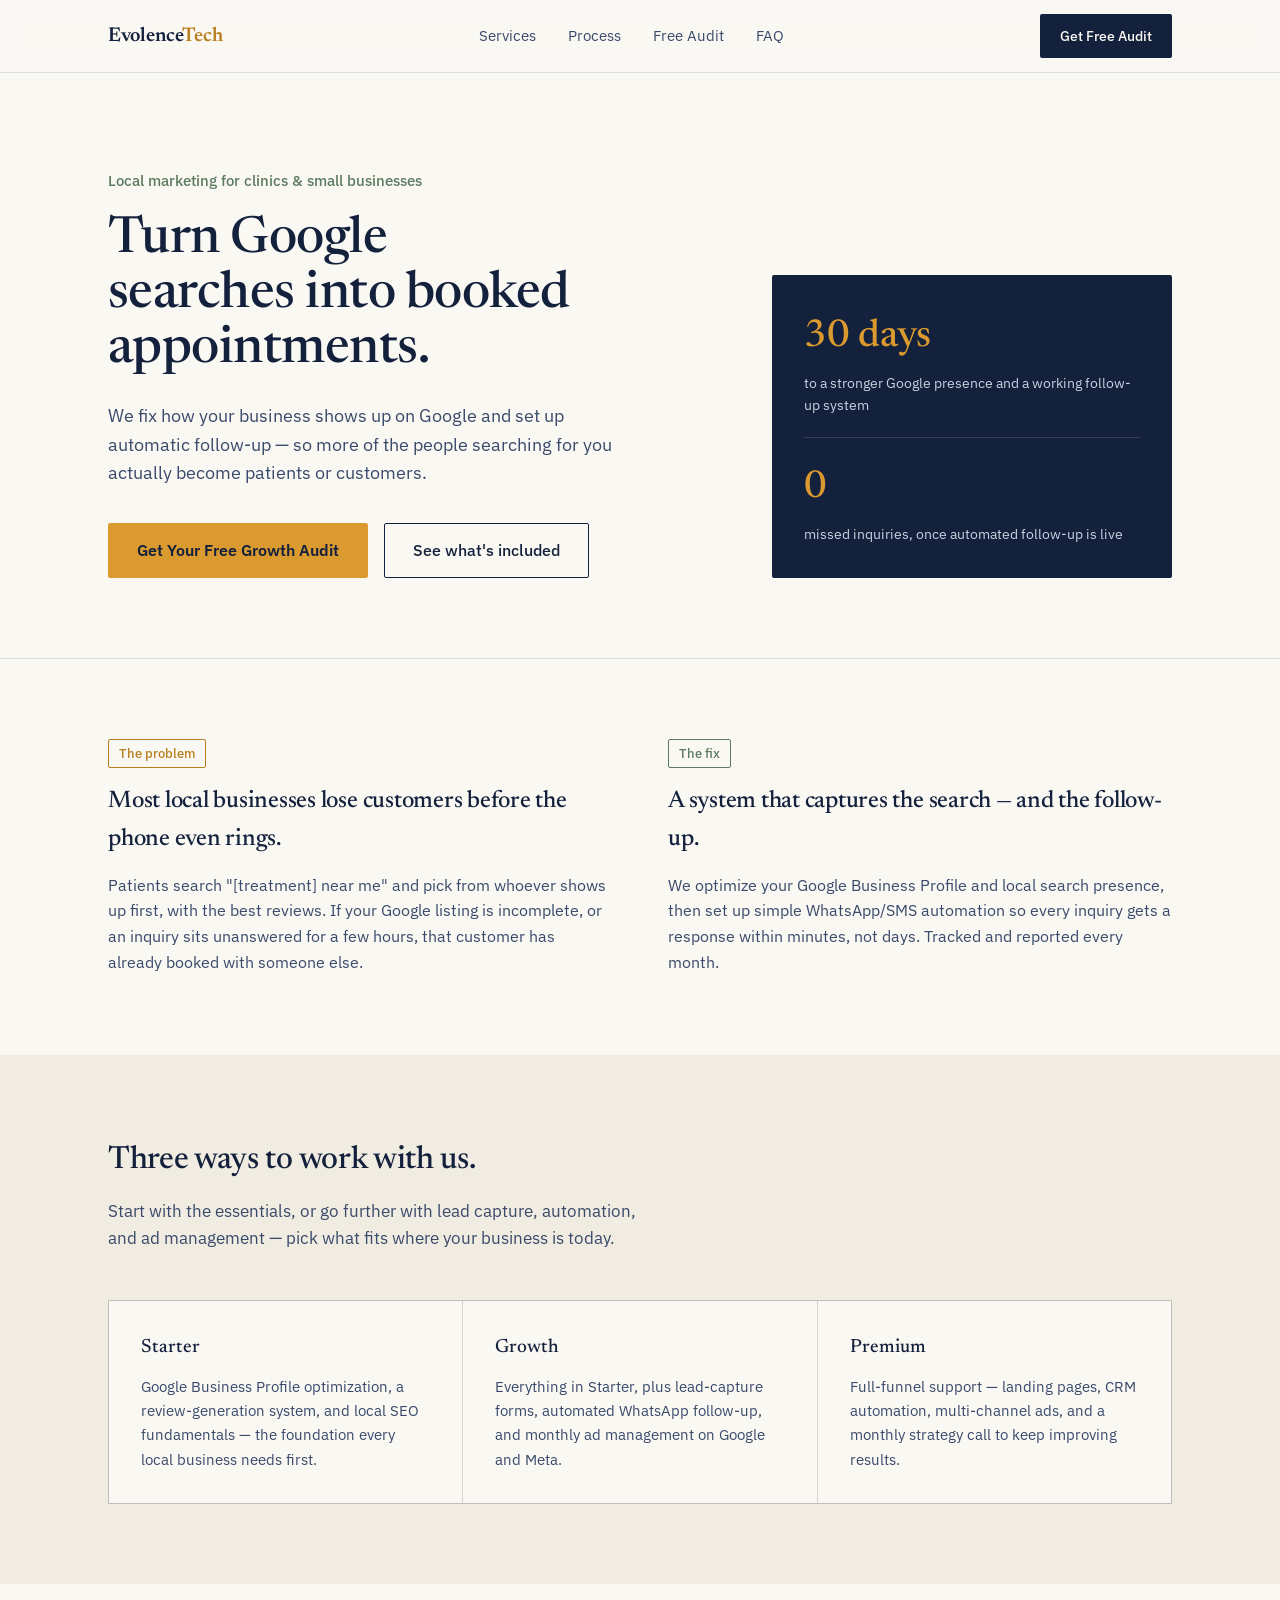
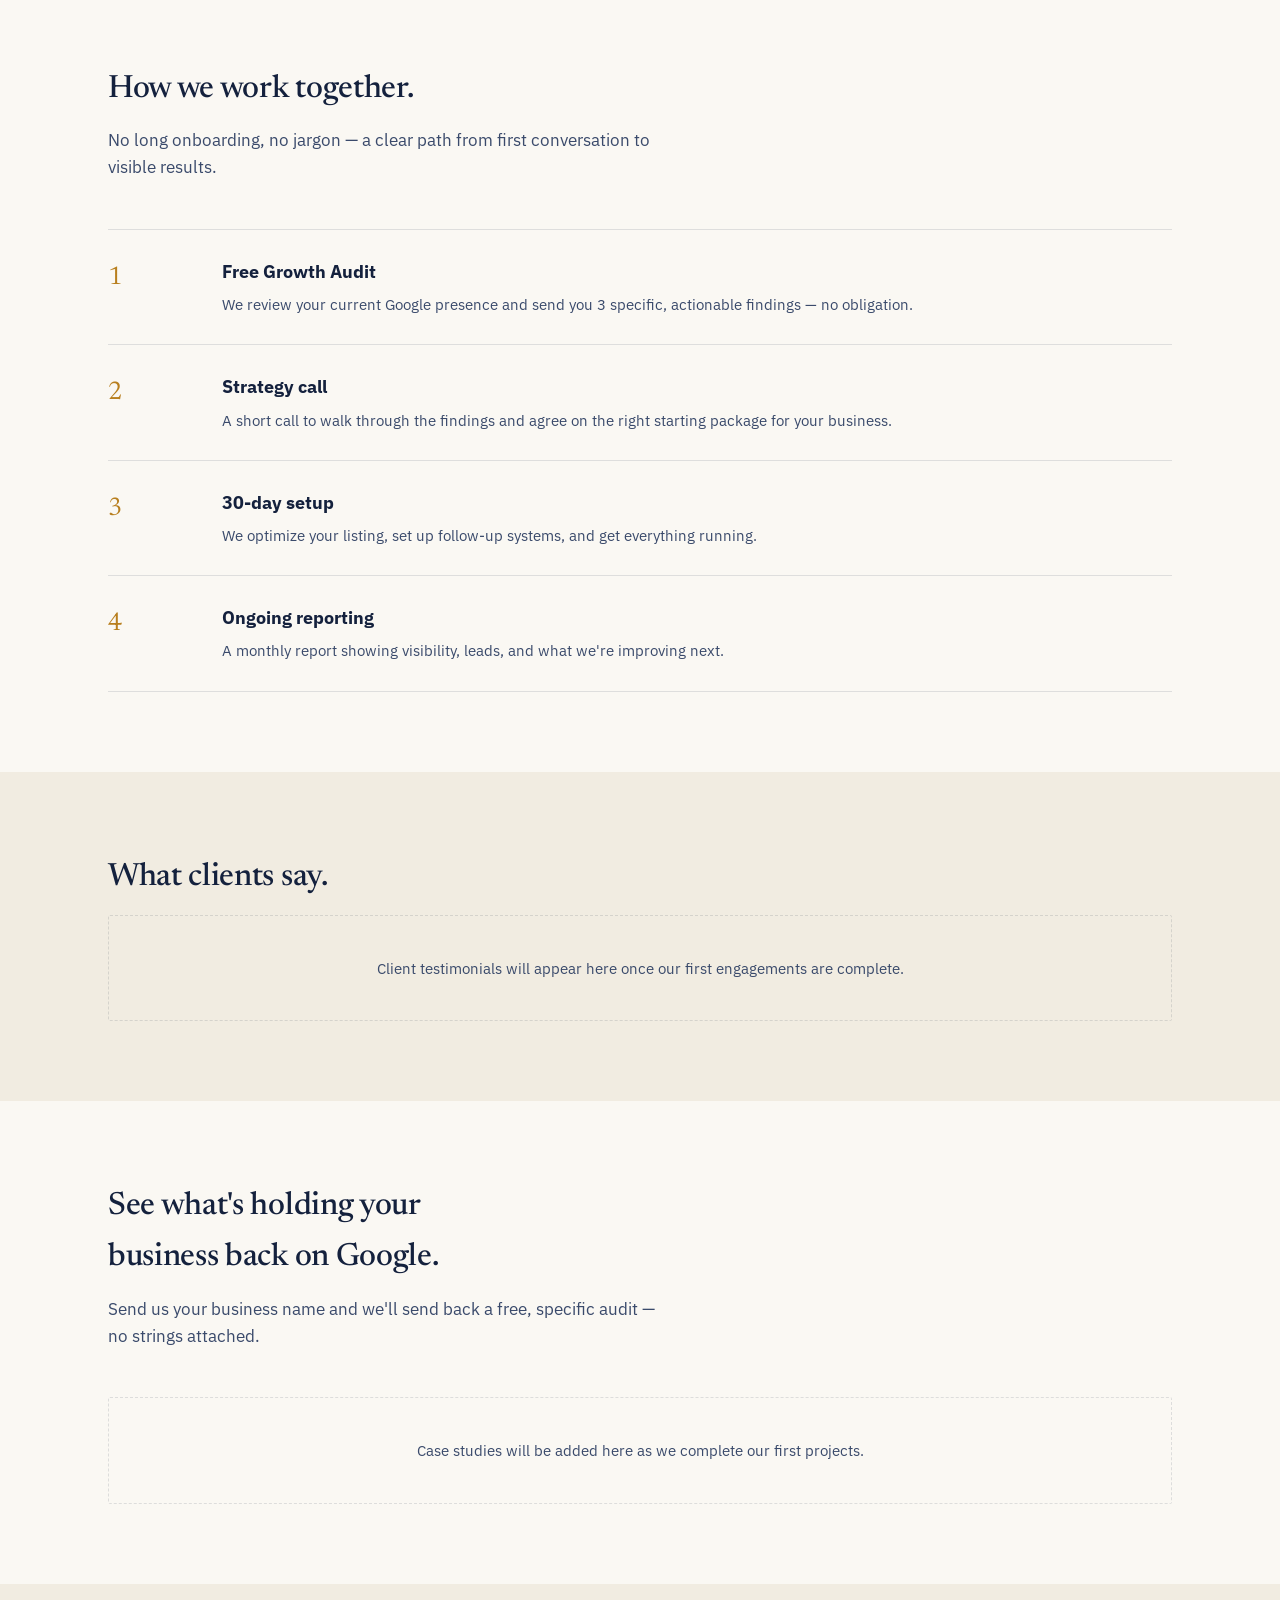
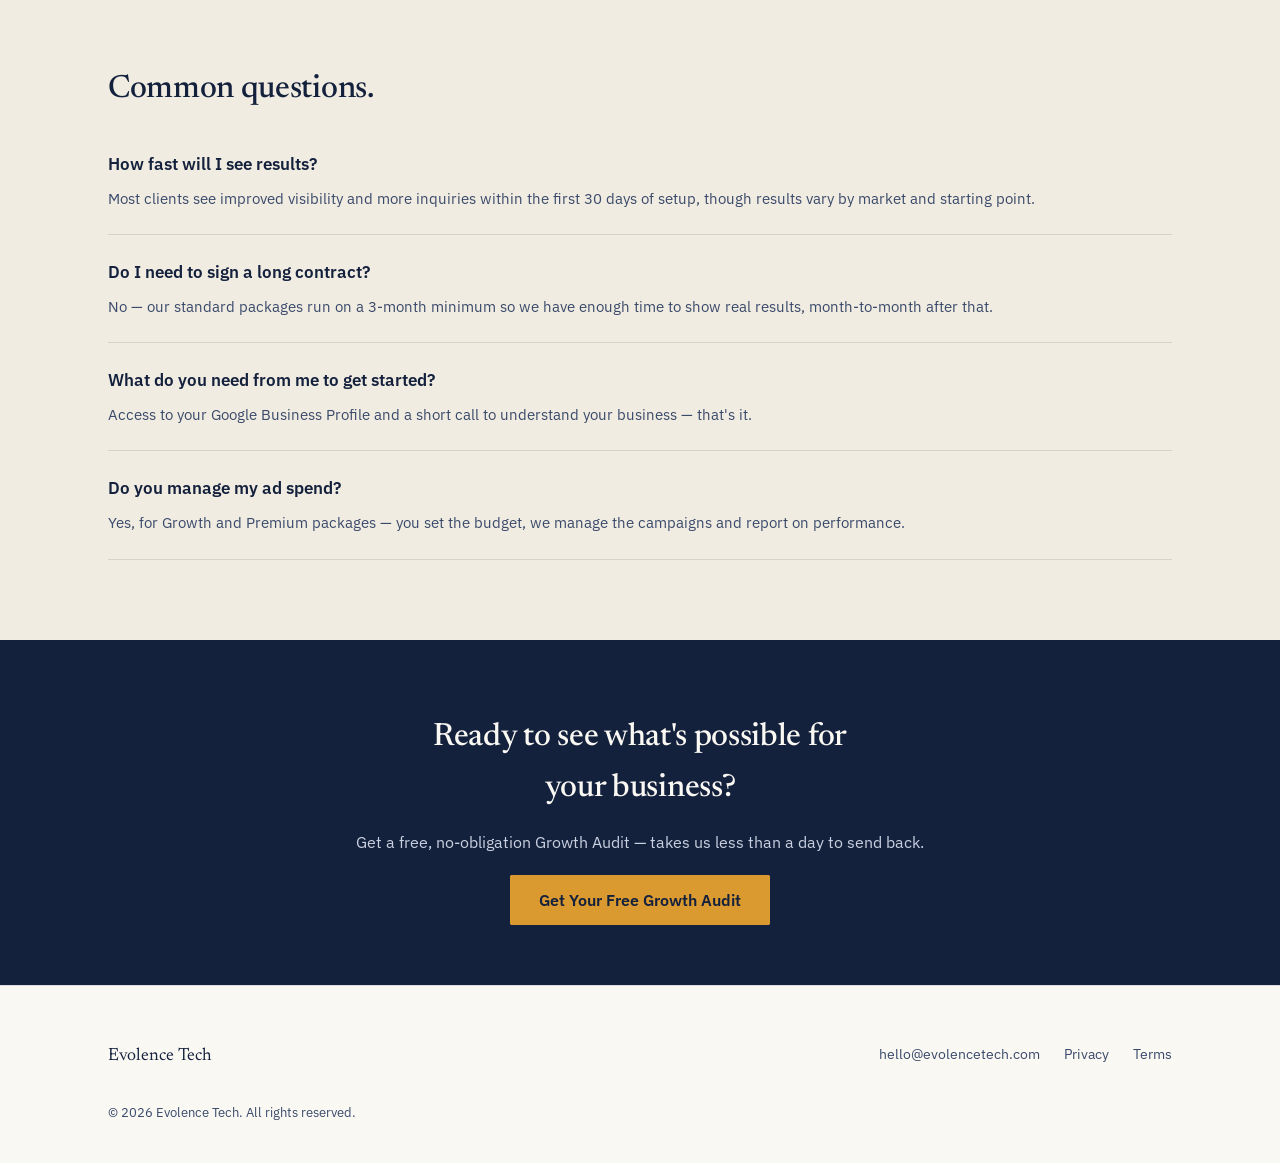
==== index.html @ 0266fa07 "Add files via upload" ====
<!DOCTYPE html>
<html lang="en">
<head>
<meta charset="UTF-8">
<meta name="viewport" content="width=device-width, initial-scale=1.0">
<title>Evolence Tech — Turn Google Searches Into Booked Appointments</title>
<link rel="preconnect" href="https://fonts.googleapis.com">
<link href="https://fonts.googleapis.com/css2?family=Newsreader:opsz,wght@6..72,400;6..72,500;6..72,600&family=IBM+Plex+Sans:wght@400;500;600&display=swap" rel="stylesheet">
<style>
  :root{
    --ink:#14213D;
    --ink-soft:#3A4A6B;
    --paper:#FAF8F3;
    --paper-deep:#F1ECE1;
    --amber:#DB9A2F;
    --amber-deep:#B87F1E;
    --sage:#5C7A5E;
    --line:rgba(20,33,61,0.12);
    --max:1120px;
  }
  *{box-sizing:border-box; margin:0; padding:0;}
  html{scroll-behavior:smooth;}
  body{
    background:var(--paper);
    color:var(--ink);
    font-family:'IBM Plex Sans', sans-serif;
    font-size:16px;
    line-height:1.6;
    -webkit-font-smoothing:antialiased;
  }
  h1,h2,h3{
    font-family:'Newsreader', serif;
    font-weight:500;
    color:var(--ink);
    letter-spacing:-0.01em;
  }
  a{color:inherit; text-decoration:none;}
  img{max-width:100%; display:block;}
  .wrap{max-width:var(--max); margin:0 auto; padding:0 28px;}
  @media(max-width:640px){.wrap{padding:0 20px;}}

  /* NAV */
  nav{
    position:sticky; top:0; z-index:50;
    background:rgba(250,248,243,0.92);
    backdrop-filter:blur(8px);
    border-bottom:1px solid var(--line);
  }
  nav .wrap{
    display:flex; align-items:center; justify-content:space-between;
    height:72px;
  }
  .brand{font-family:'Newsreader', serif; font-size:1.25rem; font-weight:600; color:var(--ink);}
  .brand span{color:var(--amber-deep);}
  .navlinks{display:flex; gap:32px; font-size:0.94rem; color:var(--ink-soft);}
  .navlinks a:hover{color:var(--ink);}
  .navcta{
    background:var(--ink); color:var(--paper); padding:10px 20px;
    border-radius:2px; font-size:0.9rem; font-weight:500;
  }
  .navcta:hover{background:var(--ink-soft);}
  @media(max-width:760px){.navlinks{display:none;}}

  /* HERO */
  header.hero{
    padding:96px 0 80px;
    border-bottom:1px solid var(--line);
  }
  .hero-grid{
    display:grid;
    grid-template-columns:1.2fr 0.8fr;
    gap:64px;
    align-items:end;
  }
  @media(max-width:860px){.hero-grid{grid-template-columns:1fr; gap:40px;}}
  .eyebrow{
    font-size:0.92rem; color:var(--sage); font-weight:500; margin-bottom:20px;
  }
  h1.headline{
    font-size:3.2rem; line-height:1.08; max-width:15ch;
  }
  @media(max-width:640px){h1.headline{font-size:2.3rem;}}
  .hero-sub{
    margin-top:24px; font-size:1.1rem; color:var(--ink-soft); max-width:46ch;
  }
  .hero-actions{display:flex; gap:16px; margin-top:36px; flex-wrap:wrap;}
  .btn-primary{
    background:var(--amber); color:var(--ink); padding:14px 28px;
    border-radius:2px; font-weight:600; font-size:0.98rem;
    border:1px solid var(--amber);
  }
  .btn-primary:hover{background:var(--amber-deep); border-color:var(--amber-deep); color:var(--paper);}
  .btn-secondary{
    padding:14px 28px; border:1px solid var(--ink); border-radius:2px;
    font-weight:500; font-size:0.98rem;
  }
  .btn-secondary:hover{background:var(--ink); color:var(--paper);}

  .hero-panel{
    background:var(--ink); color:var(--paper);
    padding:32px; border-radius:2px;
  }
  .hero-panel .stat{
    font-family:'Newsreader', serif; font-size:2.4rem; font-weight:500; color:var(--amber);
  }
  .hero-panel .stat-label{font-size:0.88rem; color:#C9D0E0; margin-top:4px;}
  .hero-panel .divider{height:1px; background:rgba(255,255,255,0.14); margin:20px 0;}

  /* PROBLEM / SOLUTION */
  section{padding:80px 0;}
  section.tinted{background:var(--paper-deep);}
  .split{
    display:grid; grid-template-columns:1fr 1fr; gap:56px;
  }
  @media(max-width:800px){.split{grid-template-columns:1fr;}}
  .split h3{font-size:1.5rem; margin-bottom:14px;}
  .split p{color:var(--ink-soft);}
  .tag{
    display:inline-block; font-size:0.82rem; color:var(--sage);
    border:1px solid var(--sage); border-radius:2px; padding:3px 10px;
    margin-bottom:14px; font-weight:500;
  }
  .tag.warn{color:var(--amber-deep); border-color:var(--amber-deep);}

  /* SERVICES */
  h2.section-title{font-size:2rem; margin-bottom:12px; max-width:20ch;}
  .section-lead{color:var(--ink-soft); max-width:56ch; margin-bottom:48px; font-size:1.05rem;}
  .services{
    display:grid; grid-template-columns:repeat(3,1fr); gap:1px;
    background:var(--line); border:1px solid var(--line);
  }
  @media(max-width:800px){.services{grid-template-columns:1fr;}}
  .service{background:var(--paper); padding:32px;}
  .service h4{font-family:'Newsreader', serif; font-size:1.2rem; font-weight:500; margin-bottom:10px;}
  .service p{color:var(--ink-soft); font-size:0.95rem;}

  /* PROCESS */
  .process-list{border-top:1px solid var(--line);}
  .process-item{
    display:grid; grid-template-columns:90px 1fr;
    gap:24px; padding:28px 0; border-bottom:1px solid var(--line);
  }
  .process-item .num{font-family:'Newsreader', serif; font-size:1.6rem; color:var(--amber-deep);}
  .process-item h4{font-size:1.1rem; margin-bottom:6px;}
  .process-item p{color:var(--ink-soft); font-size:0.95rem;}

  /* PLACEHOLDER CARD */
  .placeholder{
    border:1px dashed var(--line); padding:40px; text-align:center;
    color:var(--ink-soft); border-radius:2px; font-size:0.95rem;
  }

  /* FAQ */
  .faq-item{border-bottom:1px solid var(--line); padding:24px 0;}
  .faq-item h4{font-size:1.05rem; font-weight:600; margin-bottom:8px;}
  .faq-item p{color:var(--ink-soft); font-size:0.95rem;}

  /* CTA BAND */
  .cta-band{
    background:var(--ink); color:var(--paper); padding:72px 0; text-align:center;
  }
  .cta-band h2{color:var(--paper); font-size:2rem; max-width:24ch; margin:0 auto 16px;}
  .cta-band p{color:#C9D0E0; margin-bottom:32px;}

  /* CONTACT / FOOTER */
  footer{padding:56px 0 40px; border-top:1px solid var(--line);}
  .foot-grid{display:flex; justify-content:space-between; flex-wrap:wrap; gap:24px;}
  .foot-brand{font-family:'Newsreader', serif; font-size:1.1rem;}
  .foot-links{display:flex; gap:24px; font-size:0.9rem; color:var(--ink-soft);}
  .foot-bottom{margin-top:32px; font-size:0.82rem; color:var(--ink-soft);}
</style>
</head>
<body>

<nav>
  <div class="wrap">
    <div class="brand">Evolence<span>Tech</span></div>
    <div class="navlinks">
      <a href="#services">Services</a>
      <a href="#process">Process</a>
      <a href="#audit">Free Audit</a>
      <a href="#faq">FAQ</a>
    </div>
    <a href="#audit" class="navcta">Get Free Audit</a>
  </div>
</nav>

<header class="hero">
  <div class="wrap hero-grid">
    <div>
      <div class="eyebrow">Local marketing for clinics &amp; small businesses</div>
      <h1 class="headline">Turn Google searches into booked appointments.</h1>
      <p class="hero-sub">We fix how your business shows up on Google and set up automatic follow-up — so more of the people searching for you actually become patients or customers.</p>
      <div class="hero-actions">
        <a href="#audit" class="btn-primary">Get Your Free Growth Audit</a>
        <a href="#services" class="btn-secondary">See what's included</a>
      </div>
    </div>
    <div class="hero-panel">
      <div class="stat">30 days</div>
      <div class="stat-label">to a stronger Google presence and a working follow-up system</div>
      <div class="divider"></div>
      <div class="stat">0</div>
      <div class="stat-label">missed inquiries, once automated follow-up is live</div>
    </div>
  </div>
</header>

<section>
  <div class="wrap split">
    <div>
      <span class="tag warn">The problem</span>
      <h3>Most local businesses lose customers before the phone even rings.</h3>
      <p>Patients search "[treatment] near me" and pick from whoever shows up first, with the best reviews. If your Google listing is incomplete, or an inquiry sits unanswered for a few hours, that customer has already booked with someone else.</p>
    </div>
    <div>
      <span class="tag">The fix</span>
      <h3>A system that captures the search — and the follow-up.</h3>
      <p>We optimize your Google Business Profile and local search presence, then set up simple WhatsApp/SMS automation so every inquiry gets a response within minutes, not days. Tracked and reported every month.</p>
    </div>
  </div>
</section>

<section class="tinted" id="services">
  <div class="wrap">
    <h2 class="section-title">Three ways to work with us.</h2>
    <p class="section-lead">Start with the essentials, or go further with lead capture, automation, and ad management — pick what fits where your business is today.</p>
    <div class="services">
      <div class="service">
        <h4>Starter</h4>
        <p>Google Business Profile optimization, a review-generation system, and local SEO fundamentals — the foundation every local business needs first.</p>
      </div>
      <div class="service">
        <h4>Growth</h4>
        <p>Everything in Starter, plus lead-capture forms, automated WhatsApp follow-up, and monthly ad management on Google and Meta.</p>
      </div>
      <div class="service">
        <h4>Premium</h4>
        <p>Full-funnel support — landing pages, CRM automation, multi-channel ads, and a monthly strategy call to keep improving results.</p>
      </div>
    </div>
  </div>
</section>

<section id="process">
  <div class="wrap">
    <h2 class="section-title">How we work together.</h2>
    <p class="section-lead">No long onboarding, no jargon — a clear path from first conversation to visible results.</p>
    <div class="process-list">
      <div class="process-item">
        <div class="num">1</div>
        <div><h4>Free Growth Audit</h4><p>We review your current Google presence and send you 3 specific, actionable findings — no obligation.</p></div>
      </div>
      <div class="process-item">
        <div class="num">2</div>
        <div><h4>Strategy call</h4><p>A short call to walk through the findings and agree on the right starting package for your business.</p></div>
      </div>
      <div class="process-item">
        <div class="num">3</div>
        <div><h4>30-day setup</h4><p>We optimize your listing, set up follow-up systems, and get everything running.</p></div>
      </div>
      <div class="process-item">
        <div class="num">4</div>
        <div><h4>Ongoing reporting</h4><p>A monthly report showing visibility, leads, and what we're improving next.</p></div>
      </div>
    </div>
  </div>
</section>

<section class="tinted">
  <div class="wrap">
    <h2 class="section-title">What clients say.</h2>
    <div class="placeholder">Client testimonials will appear here once our first engagements are complete.</div>
  </div>
</section>

<section id="audit">
  <div class="wrap">
    <h2 class="section-title">See what's holding your business back on Google.</h2>
    <p class="section-lead">Send us your business name and we'll send back a free, specific audit — no strings attached.</p>
    <div class="placeholder">Case studies will be added here as we complete our first projects.</div>
  </div>
</section>

<section class="tinted" id="faq">
  <div class="wrap">
    <h2 class="section-title">Common questions.</h2>
    <div class="faq-item">
      <h4>How fast will I see results?</h4>
      <p>Most clients see improved visibility and more inquiries within the first 30 days of setup, though results vary by market and starting point.</p>
    </div>
    <div class="faq-item">
      <h4>Do I need to sign a long contract?</h4>
      <p>No — our standard packages run on a 3-month minimum so we have enough time to show real results, month-to-month after that.</p>
    </div>
    <div class="faq-item">
      <h4>What do you need from me to get started?</h4>
      <p>Access to your Google Business Profile and a short call to understand your business — that's it.</p>
    </div>
    <div class="faq-item">
      <h4>Do you manage my ad spend?</h4>
      <p>Yes, for Growth and Premium packages — you set the budget, we manage the campaigns and report on performance.</p>
    </div>
  </div>
</section>

<div class="cta-band">
  <div class="wrap">
    <h2>Ready to see what's possible for your business?</h2>
    <p>Get a free, no-obligation Growth Audit — takes us less than a day to send back.</p>
    <a href="mailto:hello@evolencetech.com" class="btn-primary">Get Your Free Growth Audit</a>
  </div>
</div>

<footer>
  <div class="wrap">
    <div class="foot-grid">
      <div class="foot-brand">Evolence Tech</div>
      <div class="foot-links">
        <a href="mailto:hello@evolencetech.com">hello@evolencetech.com</a>
        <a href="#privacy">Privacy</a>
        <a href="#terms">Terms</a>
      </div>
    </div>
    <div class="foot-bottom">© 2026 Evolence Tech. All rights reserved.</div>
  </div>
</footer>

</body>
</html>
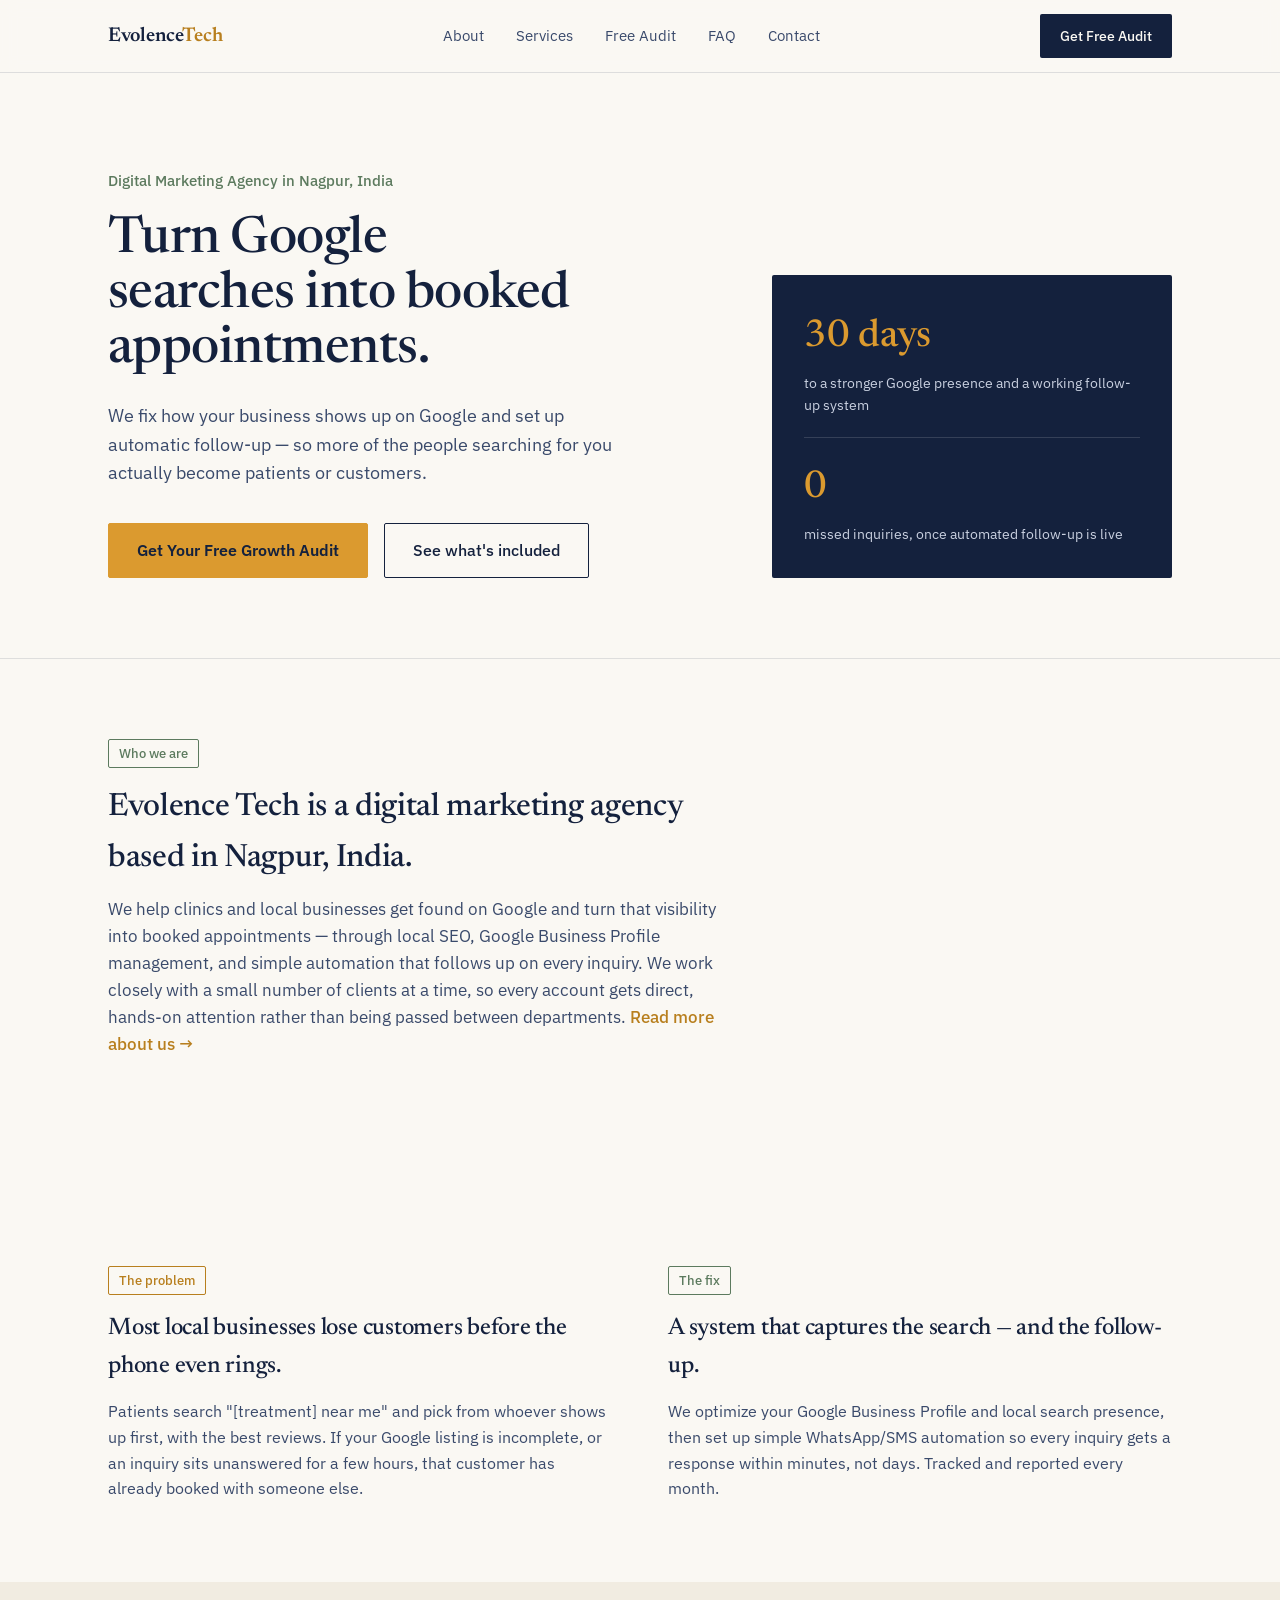
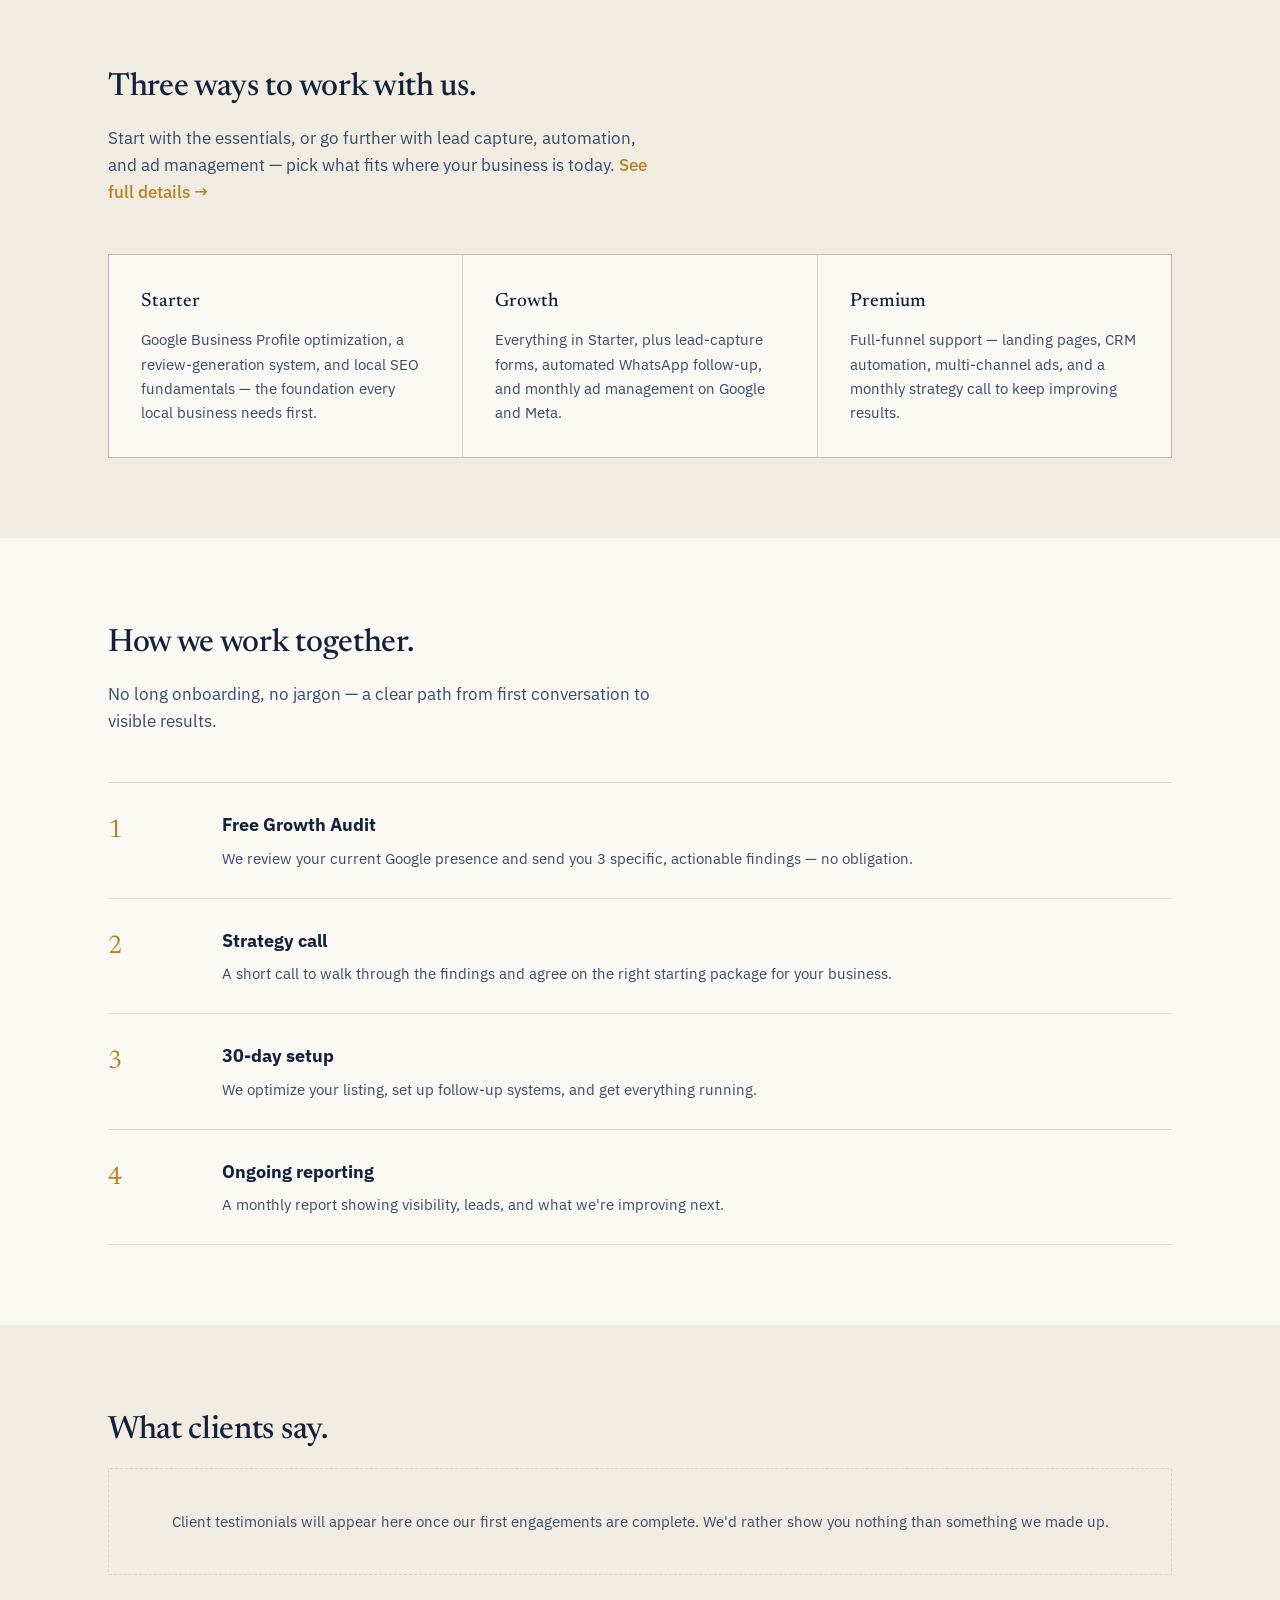
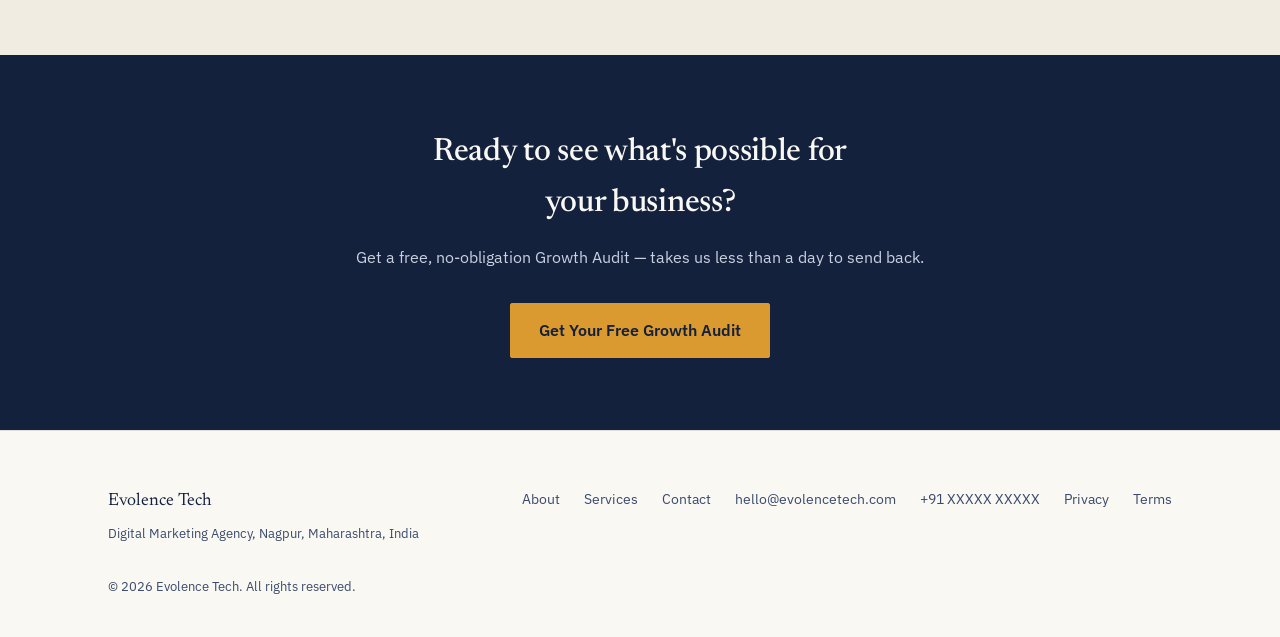
==== commit 74067520: "updating new changes" ====
--- a/index.html
+++ b/index.html
@@ -3,197 +3,36 @@
 <head>
 <meta charset="UTF-8">
 <meta name="viewport" content="width=device-width, initial-scale=1.0">
-<title>Evolence Tech — Turn Google Searches Into Booked Appointments</title>
+<title>Evolence Tech — Digital Marketing Agency in Nagpur, India</title>
 <link rel="preconnect" href="https://fonts.googleapis.com">
 <link href="https://fonts.googleapis.com/css2?family=Newsreader:opsz,wght@6..72,400;6..72,500;6..72,600&family=IBM+Plex+Sans:wght@400;500;600&display=swap" rel="stylesheet">
-<style>
-  :root{
-    --ink:#14213D;
-    --ink-soft:#3A4A6B;
-    --paper:#FAF8F3;
-    --paper-deep:#F1ECE1;
-    --amber:#DB9A2F;
-    --amber-deep:#B87F1E;
-    --sage:#5C7A5E;
-    --line:rgba(20,33,61,0.12);
-    --max:1120px;
-  }
-  *{box-sizing:border-box; margin:0; padding:0;}
-  html{scroll-behavior:smooth;}
-  body{
-    background:var(--paper);
-    color:var(--ink);
-    font-family:'IBM Plex Sans', sans-serif;
-    font-size:16px;
-    line-height:1.6;
-    -webkit-font-smoothing:antialiased;
-  }
-  h1,h2,h3{
-    font-family:'Newsreader', serif;
-    font-weight:500;
-    color:var(--ink);
-    letter-spacing:-0.01em;
-  }
-  a{color:inherit; text-decoration:none;}
-  img{max-width:100%; display:block;}
-  .wrap{max-width:var(--max); margin:0 auto; padding:0 28px;}
-  @media(max-width:640px){.wrap{padding:0 20px;}}
-
-  /* NAV */
-  nav{
-    position:sticky; top:0; z-index:50;
-    background:rgba(250,248,243,0.92);
-    backdrop-filter:blur(8px);
-    border-bottom:1px solid var(--line);
-  }
-  nav .wrap{
-    display:flex; align-items:center; justify-content:space-between;
-    height:72px;
-  }
-  .brand{font-family:'Newsreader', serif; font-size:1.25rem; font-weight:600; color:var(--ink);}
-  .brand span{color:var(--amber-deep);}
-  .navlinks{display:flex; gap:32px; font-size:0.94rem; color:var(--ink-soft);}
-  .navlinks a:hover{color:var(--ink);}
-  .navcta{
-    background:var(--ink); color:var(--paper); padding:10px 20px;
-    border-radius:2px; font-size:0.9rem; font-weight:500;
-  }
-  .navcta:hover{background:var(--ink-soft);}
-  @media(max-width:760px){.navlinks{display:none;}}
-
-  /* HERO */
-  header.hero{
-    padding:96px 0 80px;
-    border-bottom:1px solid var(--line);
-  }
-  .hero-grid{
-    display:grid;
-    grid-template-columns:1.2fr 0.8fr;
-    gap:64px;
-    align-items:end;
-  }
-  @media(max-width:860px){.hero-grid{grid-template-columns:1fr; gap:40px;}}
-  .eyebrow{
-    font-size:0.92rem; color:var(--sage); font-weight:500; margin-bottom:20px;
-  }
-  h1.headline{
-    font-size:3.2rem; line-height:1.08; max-width:15ch;
-  }
-  @media(max-width:640px){h1.headline{font-size:2.3rem;}}
-  .hero-sub{
-    margin-top:24px; font-size:1.1rem; color:var(--ink-soft); max-width:46ch;
-  }
-  .hero-actions{display:flex; gap:16px; margin-top:36px; flex-wrap:wrap;}
-  .btn-primary{
-    background:var(--amber); color:var(--ink); padding:14px 28px;
-    border-radius:2px; font-weight:600; font-size:0.98rem;
-    border:1px solid var(--amber);
-  }
-  .btn-primary:hover{background:var(--amber-deep); border-color:var(--amber-deep); color:var(--paper);}
-  .btn-secondary{
-    padding:14px 28px; border:1px solid var(--ink); border-radius:2px;
-    font-weight:500; font-size:0.98rem;
-  }
-  .btn-secondary:hover{background:var(--ink); color:var(--paper);}
-
-  .hero-panel{
-    background:var(--ink); color:var(--paper);
-    padding:32px; border-radius:2px;
-  }
-  .hero-panel .stat{
-    font-family:'Newsreader', serif; font-size:2.4rem; font-weight:500; color:var(--amber);
-  }
-  .hero-panel .stat-label{font-size:0.88rem; color:#C9D0E0; margin-top:4px;}
-  .hero-panel .divider{height:1px; background:rgba(255,255,255,0.14); margin:20px 0;}
-
-  /* PROBLEM / SOLUTION */
-  section{padding:80px 0;}
-  section.tinted{background:var(--paper-deep);}
-  .split{
-    display:grid; grid-template-columns:1fr 1fr; gap:56px;
-  }
-  @media(max-width:800px){.split{grid-template-columns:1fr;}}
-  .split h3{font-size:1.5rem; margin-bottom:14px;}
-  .split p{color:var(--ink-soft);}
-  .tag{
-    display:inline-block; font-size:0.82rem; color:var(--sage);
-    border:1px solid var(--sage); border-radius:2px; padding:3px 10px;
-    margin-bottom:14px; font-weight:500;
-  }
-  .tag.warn{color:var(--amber-deep); border-color:var(--amber-deep);}
-
-  /* SERVICES */
-  h2.section-title{font-size:2rem; margin-bottom:12px; max-width:20ch;}
-  .section-lead{color:var(--ink-soft); max-width:56ch; margin-bottom:48px; font-size:1.05rem;}
-  .services{
-    display:grid; grid-template-columns:repeat(3,1fr); gap:1px;
-    background:var(--line); border:1px solid var(--line);
-  }
-  @media(max-width:800px){.services{grid-template-columns:1fr;}}
-  .service{background:var(--paper); padding:32px;}
-  .service h4{font-family:'Newsreader', serif; font-size:1.2rem; font-weight:500; margin-bottom:10px;}
-  .service p{color:var(--ink-soft); font-size:0.95rem;}
-
-  /* PROCESS */
-  .process-list{border-top:1px solid var(--line);}
-  .process-item{
-    display:grid; grid-template-columns:90px 1fr;
-    gap:24px; padding:28px 0; border-bottom:1px solid var(--line);
-  }
-  .process-item .num{font-family:'Newsreader', serif; font-size:1.6rem; color:var(--amber-deep);}
-  .process-item h4{font-size:1.1rem; margin-bottom:6px;}
-  .process-item p{color:var(--ink-soft); font-size:0.95rem;}
-
-  /* PLACEHOLDER CARD */
-  .placeholder{
-    border:1px dashed var(--line); padding:40px; text-align:center;
-    color:var(--ink-soft); border-radius:2px; font-size:0.95rem;
-  }
-
-  /* FAQ */
-  .faq-item{border-bottom:1px solid var(--line); padding:24px 0;}
-  .faq-item h4{font-size:1.05rem; font-weight:600; margin-bottom:8px;}
-  .faq-item p{color:var(--ink-soft); font-size:0.95rem;}
-
-  /* CTA BAND */
-  .cta-band{
-    background:var(--ink); color:var(--paper); padding:72px 0; text-align:center;
-  }
-  .cta-band h2{color:var(--paper); font-size:2rem; max-width:24ch; margin:0 auto 16px;}
-  .cta-band p{color:#C9D0E0; margin-bottom:32px;}
-
-  /* CONTACT / FOOTER */
-  footer{padding:56px 0 40px; border-top:1px solid var(--line);}
-  .foot-grid{display:flex; justify-content:space-between; flex-wrap:wrap; gap:24px;}
-  .foot-brand{font-family:'Newsreader', serif; font-size:1.1rem;}
-  .foot-links{display:flex; gap:24px; font-size:0.9rem; color:var(--ink-soft);}
-  .foot-bottom{margin-top:32px; font-size:0.82rem; color:var(--ink-soft);}
-</style>
+<link rel="stylesheet" href="style.css">
 </head>
 <body>
 
 <nav>
   <div class="wrap">
-    <div class="brand">Evolence<span>Tech</span></div>
+    <a href="index.html" class="brand">Evolence<span>Tech</span></a>
     <div class="navlinks">
-      <a href="#services">Services</a>
-      <a href="#process">Process</a>
-      <a href="#audit">Free Audit</a>
-      <a href="#faq">FAQ</a>
+      <a href="about.html">About</a>
+      <a href="services.html">Services</a>
+      <a href="contact.html">Free Audit</a>
+      <a href="services.html#faq">FAQ</a>
+      <a href="contact.html">Contact</a>
     </div>
-    <a href="#audit" class="navcta">Get Free Audit</a>
+    <a href="contact.html" class="navcta">Get Free Audit</a>
   </div>
 </nav>
 
 <header class="hero">
   <div class="wrap hero-grid">
     <div>
-      <div class="eyebrow">Local marketing for clinics &amp; small businesses</div>
+      <div class="eyebrow">Digital Marketing Agency in Nagpur, India</div>
       <h1 class="headline">Turn Google searches into booked appointments.</h1>
       <p class="hero-sub">We fix how your business shows up on Google and set up automatic follow-up — so more of the people searching for you actually become patients or customers.</p>
       <div class="hero-actions">
-        <a href="#audit" class="btn-primary">Get Your Free Growth Audit</a>
-        <a href="#services" class="btn-secondary">See what's included</a>
+        <a href="contact.html" class="btn-primary">Get Your Free Growth Audit</a>
+        <a href="services.html" class="btn-secondary">See what's included</a>
       </div>
     </div>
     <div class="hero-panel">
@@ -205,6 +44,14 @@
     </div>
   </div>
 </header>
+
+<section>
+  <div class="wrap">
+    <span class="tag">Who we are</span>
+    <h2 class="section-title" style="max-width:34ch;">Evolence Tech is a digital marketing agency based in Nagpur, India.</h2>
+    <p class="section-lead" style="max-width:62ch;">We help clinics and local businesses get found on Google and turn that visibility into booked appointments — through local SEO, Google Business Profile management, and simple automation that follows up on every inquiry. We work closely with a small number of clients at a time, so every account gets direct, hands-on attention rather than being passed between departments. <a href="about.html" style="color:var(--amber-deep); font-weight:500;">Read more about us →</a></p>
+  </div>
+</section>
 
 <section>
   <div class="wrap split">
@@ -224,7 +71,7 @@
 <section class="tinted" id="services">
   <div class="wrap">
     <h2 class="section-title">Three ways to work with us.</h2>
-    <p class="section-lead">Start with the essentials, or go further with lead capture, automation, and ad management — pick what fits where your business is today.</p>
+    <p class="section-lead">Start with the essentials, or go further with lead capture, automation, and ad management — pick what fits where your business is today. <a href="services.html" style="color:var(--amber-deep); font-weight:500;">See full details →</a></p>
     <div class="services">
       <div class="service">
         <h4>Starter</h4>
@@ -270,37 +117,7 @@
 <section class="tinted">
   <div class="wrap">
     <h2 class="section-title">What clients say.</h2>
-    <div class="placeholder">Client testimonials will appear here once our first engagements are complete.</div>
-  </div>
-</section>
-
-<section id="audit">
-  <div class="wrap">
-    <h2 class="section-title">See what's holding your business back on Google.</h2>
-    <p class="section-lead">Send us your business name and we'll send back a free, specific audit — no strings attached.</p>
-    <div class="placeholder">Case studies will be added here as we complete our first projects.</div>
-  </div>
-</section>
-
-<section class="tinted" id="faq">
-  <div class="wrap">
-    <h2 class="section-title">Common questions.</h2>
-    <div class="faq-item">
-      <h4>How fast will I see results?</h4>
-      <p>Most clients see improved visibility and more inquiries within the first 30 days of setup, though results vary by market and starting point.</p>
-    </div>
-    <div class="faq-item">
-      <h4>Do I need to sign a long contract?</h4>
-      <p>No — our standard packages run on a 3-month minimum so we have enough time to show real results, month-to-month after that.</p>
-    </div>
-    <div class="faq-item">
-      <h4>What do you need from me to get started?</h4>
-      <p>Access to your Google Business Profile and a short call to understand your business — that's it.</p>
-    </div>
-    <div class="faq-item">
-      <h4>Do you manage my ad spend?</h4>
-      <p>Yes, for Growth and Premium packages — you set the budget, we manage the campaigns and report on performance.</p>
-    </div>
+    <div class="placeholder">Client testimonials will appear here once our first engagements are complete. We'd rather show you nothing than something we made up.</div>
   </div>
 </section>
 
@@ -308,18 +125,25 @@
   <div class="wrap">
     <h2>Ready to see what's possible for your business?</h2>
     <p>Get a free, no-obligation Growth Audit — takes us less than a day to send back.</p>
-    <a href="mailto:hello@evolencetech.com" class="btn-primary">Get Your Free Growth Audit</a>
+    <a href="contact.html" class="btn-primary">Get Your Free Growth Audit</a>
   </div>
 </div>
 
 <footer>
   <div class="wrap">
     <div class="foot-grid">
-      <div class="foot-brand">Evolence Tech</div>
+      <div>
+        <div class="foot-brand">Evolence Tech</div>
+        <div class="foot-bottom" style="margin-top:8px;">Digital Marketing Agency, Nagpur, Maharashtra, India</div>
+      </div>
       <div class="foot-links">
+        <a href="about.html">About</a>
+        <a href="services.html">Services</a>
+        <a href="contact.html">Contact</a>
         <a href="mailto:hello@evolencetech.com">hello@evolencetech.com</a>
-        <a href="#privacy">Privacy</a>
-        <a href="#terms">Terms</a>
+        <a href="tel:+91XXXXXXXXXX">+91 XXXXX XXXXX</a>
+        <a href="privacy.html">Privacy</a>
+        <a href="terms.html">Terms</a>
       </div>
     </div>
     <div class="foot-bottom">© 2026 Evolence Tech. All rights reserved.</div>
--- a/style.css
+++ b/style.css
@@ -0,0 +1,179 @@
+:root{
+  --ink:#14213D;
+  --ink-soft:#3A4A6B;
+  --paper:#FAF8F3;
+  --paper-deep:#F1ECE1;
+  --amber:#DB9A2F;
+  --amber-deep:#B87F1E;
+  --sage:#5C7A5E;
+  --line:rgba(20,33,61,0.12);
+  --max:1120px;
+}
+*{box-sizing:border-box; margin:0; padding:0;}
+html{scroll-behavior:smooth;}
+body{
+  background:var(--paper);
+  color:var(--ink);
+  font-family:'IBM Plex Sans', sans-serif;
+  font-size:16px;
+  line-height:1.6;
+  -webkit-font-smoothing:antialiased;
+}
+h1,h2,h3{
+  font-family:'Newsreader', serif;
+  font-weight:500;
+  color:var(--ink);
+  letter-spacing:-0.01em;
+}
+a{color:inherit; text-decoration:none;}
+img{max-width:100%; display:block;}
+.wrap{max-width:var(--max); margin:0 auto; padding:0 28px;}
+@media(max-width:640px){.wrap{padding:0 20px;}}
+
+/* NAV */
+nav{
+  position:sticky; top:0; z-index:50;
+  background:rgba(250,248,243,0.92);
+  backdrop-filter:blur(8px);
+  border-bottom:1px solid var(--line);
+}
+nav .wrap{
+  display:flex; align-items:center; justify-content:space-between;
+  height:72px;
+}
+.brand{font-family:'Newsreader', serif; font-size:1.25rem; font-weight:600; color:var(--ink);}
+.brand span{color:var(--amber-deep);}
+.navlinks{display:flex; gap:32px; font-size:0.94rem; color:var(--ink-soft);}
+.navlinks a:hover, .navlinks a.active{color:var(--ink);}
+.navcta{
+  background:var(--ink); color:var(--paper); padding:10px 20px;
+  border-radius:2px; font-size:0.9rem; font-weight:500;
+}
+.navcta:hover{background:var(--ink-soft);}
+@media(max-width:760px){.navlinks{display:none;}}
+
+/* PAGE HERO (secondary pages) */
+.page-hero{padding:64px 0 56px; border-bottom:1px solid var(--line);}
+.page-hero .eyebrow{font-size:0.92rem; color:var(--sage); font-weight:500; margin-bottom:14px;}
+.page-hero h1{font-size:2.6rem; max-width:20ch;}
+@media(max-width:640px){.page-hero h1{font-size:2rem;}}
+.page-hero p{margin-top:16px; color:var(--ink-soft); font-size:1.05rem; max-width:52ch;}
+
+/* HOME HERO */
+header.hero{padding:96px 0 80px; border-bottom:1px solid var(--line);}
+.hero-grid{display:grid; grid-template-columns:1.2fr 0.8fr; gap:64px; align-items:end;}
+@media(max-width:860px){.hero-grid{grid-template-columns:1fr; gap:40px;}}
+.eyebrow{font-size:0.92rem; color:var(--sage); font-weight:500; margin-bottom:20px;}
+h1.headline{font-size:3.2rem; line-height:1.08; max-width:15ch;}
+@media(max-width:640px){h1.headline{font-size:2.3rem;}}
+.hero-sub{margin-top:24px; font-size:1.1rem; color:var(--ink-soft); max-width:46ch;}
+.hero-actions{display:flex; gap:16px; margin-top:36px; flex-wrap:wrap;}
+.btn-primary{
+  background:var(--amber); color:var(--ink); padding:14px 28px;
+  border-radius:2px; font-weight:600; font-size:0.98rem; border:1px solid var(--amber);
+  display:inline-block;
+}
+.btn-primary:hover{background:var(--amber-deep); border-color:var(--amber-deep); color:var(--paper);}
+.btn-secondary{
+  padding:14px 28px; border:1px solid var(--ink); border-radius:2px;
+  font-weight:500; font-size:0.98rem; display:inline-block;
+}
+.btn-secondary:hover{background:var(--ink); color:var(--paper);}
+
+.hero-panel{background:var(--ink); color:var(--paper); padding:32px; border-radius:2px;}
+.hero-panel .stat{font-family:'Newsreader', serif; font-size:2.4rem; font-weight:500; color:var(--amber);}
+.hero-panel .stat-label{font-size:0.88rem; color:#C9D0E0; margin-top:4px;}
+.hero-panel .divider{height:1px; background:rgba(255,255,255,0.14); margin:20px 0;}
+
+/* GENERIC SECTION */
+section{padding:80px 0;}
+section.tinted{background:var(--paper-deep);}
+.split{display:grid; grid-template-columns:1fr 1fr; gap:56px;}
+@media(max-width:800px){.split{grid-template-columns:1fr;}}
+.split h3{font-size:1.5rem; margin-bottom:14px;}
+.split p{color:var(--ink-soft);}
+.tag{
+  display:inline-block; font-size:0.82rem; color:var(--sage);
+  border:1px solid var(--sage); border-radius:2px; padding:3px 10px;
+  margin-bottom:14px; font-weight:500;
+}
+.tag.warn{color:var(--amber-deep); border-color:var(--amber-deep);}
+
+h2.section-title{font-size:2rem; margin-bottom:12px; max-width:22ch;}
+.section-lead{color:var(--ink-soft); max-width:56ch; margin-bottom:48px; font-size:1.05rem;}
+
+/* HOME SERVICES SNAPSHOT */
+.services{display:grid; grid-template-columns:repeat(3,1fr); gap:1px; background:var(--line); border:1px solid var(--line);}
+@media(max-width:800px){.services{grid-template-columns:1fr;}}
+.service{background:var(--paper); padding:32px;}
+.service h4{font-family:'Newsreader', serif; font-size:1.2rem; font-weight:500; margin-bottom:10px;}
+.service p{color:var(--ink-soft); font-size:0.95rem;}
+
+/* SERVICES PAGE DETAIL CARDS */
+.service-detail{
+  display:grid; grid-template-columns:64px 1fr; gap:24px;
+  padding:32px 0; border-bottom:1px solid var(--line);
+}
+.service-detail .icon{
+  width:52px; height:52px; border-radius:2px; background:var(--paper-deep);
+  display:flex; align-items:center; justify-content:center;
+  font-family:'Newsreader', serif; font-size:1.3rem; color:var(--amber-deep); font-weight:600;
+}
+.service-detail h3{font-size:1.3rem; margin-bottom:8px;}
+.service-detail p{color:var(--ink-soft); font-size:0.98rem; margin-bottom:10px;}
+.service-detail ul{color:var(--ink-soft); font-size:0.92rem; padding-left:18px;}
+.service-detail li{margin-bottom:4px;}
+
+/* PROCESS */
+.process-list{border-top:1px solid var(--line);}
+.process-item{display:grid; grid-template-columns:90px 1fr; gap:24px; padding:28px 0; border-bottom:1px solid var(--line);}
+.process-item .num{font-family:'Newsreader', serif; font-size:1.6rem; color:var(--amber-deep);}
+.process-item h4{font-size:1.1rem; margin-bottom:6px;}
+.process-item p{color:var(--ink-soft); font-size:0.95rem;}
+
+/* PLACEHOLDER */
+.placeholder{
+  border:1px dashed var(--line); padding:40px; text-align:center;
+  color:var(--ink-soft); border-radius:2px; font-size:0.95rem;
+}
+
+/* FAQ */
+.faq-item{border-bottom:1px solid var(--line); padding:24px 0;}
+.faq-item h4{font-size:1.05rem; font-weight:600; margin-bottom:8px;}
+.faq-item p{color:var(--ink-soft); font-size:0.95rem;}
+
+/* VALUES / ABOUT GRID */
+.values-grid{display:grid; grid-template-columns:repeat(2,1fr); gap:32px;}
+@media(max-width:700px){.values-grid{grid-template-columns:1fr;}}
+.value-item h4{font-size:1.1rem; margin-bottom:8px;}
+.value-item p{color:var(--ink-soft); font-size:0.95rem;}
+
+/* CONTACT FORM */
+.contact-grid{display:grid; grid-template-columns:1fr 1fr; gap:56px;}
+@media(max-width:800px){.contact-grid{grid-template-columns:1fr;}}
+.contact-info-item{margin-bottom:24px;}
+.contact-info-item .label{font-size:0.85rem; color:var(--sage); font-weight:500; margin-bottom:4px;}
+.contact-info-item .val{font-size:1.05rem;}
+form.contact-form label{font-size:0.88rem; color:var(--ink-soft); display:block; margin-bottom:6px; margin-top:16px;}
+form.contact-form input, form.contact-form textarea{
+  width:100%; padding:12px 14px; border:1px solid var(--line); border-radius:2px;
+  font-family:'IBM Plex Sans', sans-serif; font-size:0.95rem; background:var(--paper);
+}
+form.contact-form input:focus, form.contact-form textarea:focus{outline:1px solid var(--amber-deep);}
+form.contact-form button{margin-top:24px;}
+
+/* CTA BAND */
+.cta-band{background:var(--ink); color:var(--paper); padding:72px 0; text-align:center;}
+.cta-band h2{color:var(--paper); font-size:2rem; max-width:24ch; margin:0 auto 16px;}
+.cta-band p{color:#C9D0E0; margin-bottom:32px;}
+
+/* FOOTER */
+footer{padding:56px 0 40px; border-top:1px solid var(--line);}
+.foot-grid{display:flex; justify-content:space-between; flex-wrap:wrap; gap:24px;}
+.foot-brand{font-family:'Newsreader', serif; font-size:1.1rem;}
+.foot-links{display:flex; gap:24px; font-size:0.9rem; color:var(--ink-soft); flex-wrap:wrap;}
+.foot-bottom{margin-top:32px; font-size:0.82rem; color:var(--ink-soft);}
+
+/* LEGAL PAGES */
+.legal-body h3{font-size:1.2rem; margin:32px 0 10px;}
+.legal-body p{color:var(--ink-soft); margin-bottom:12px; font-size:0.96rem;}
